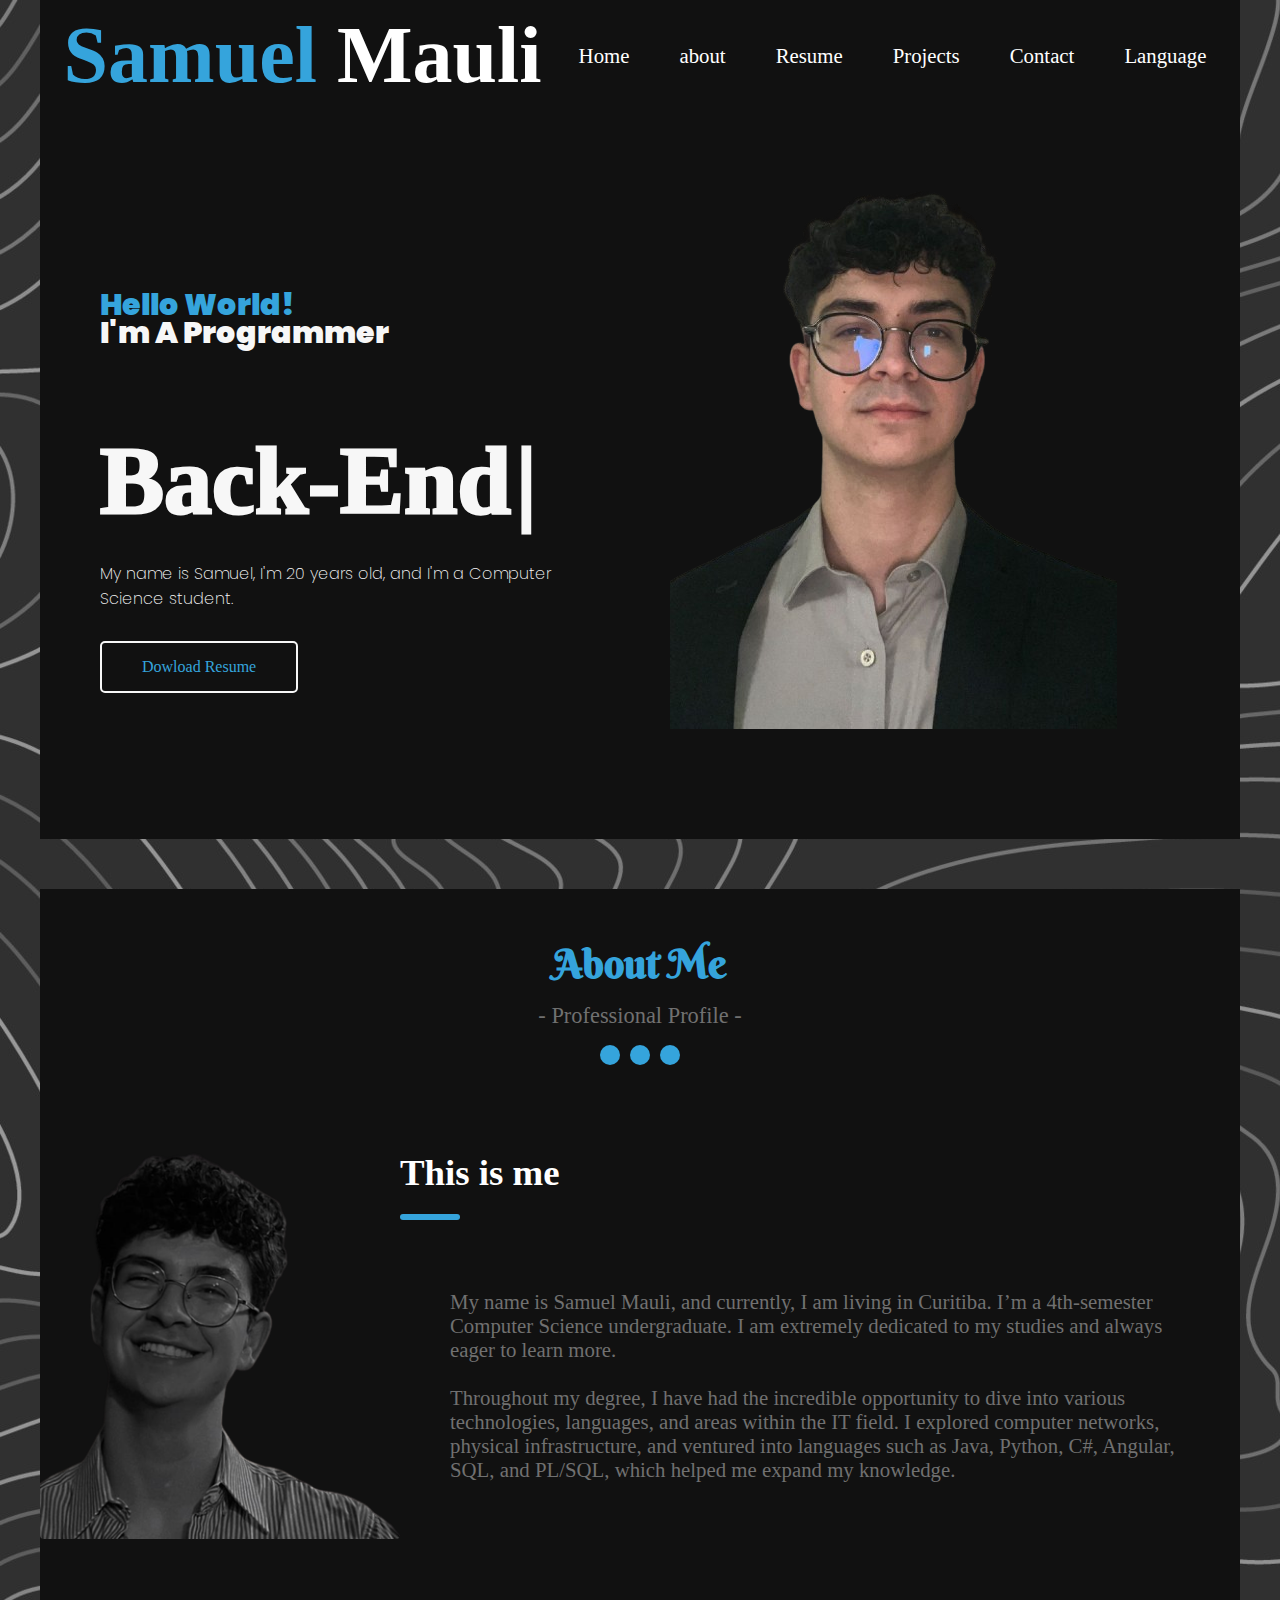
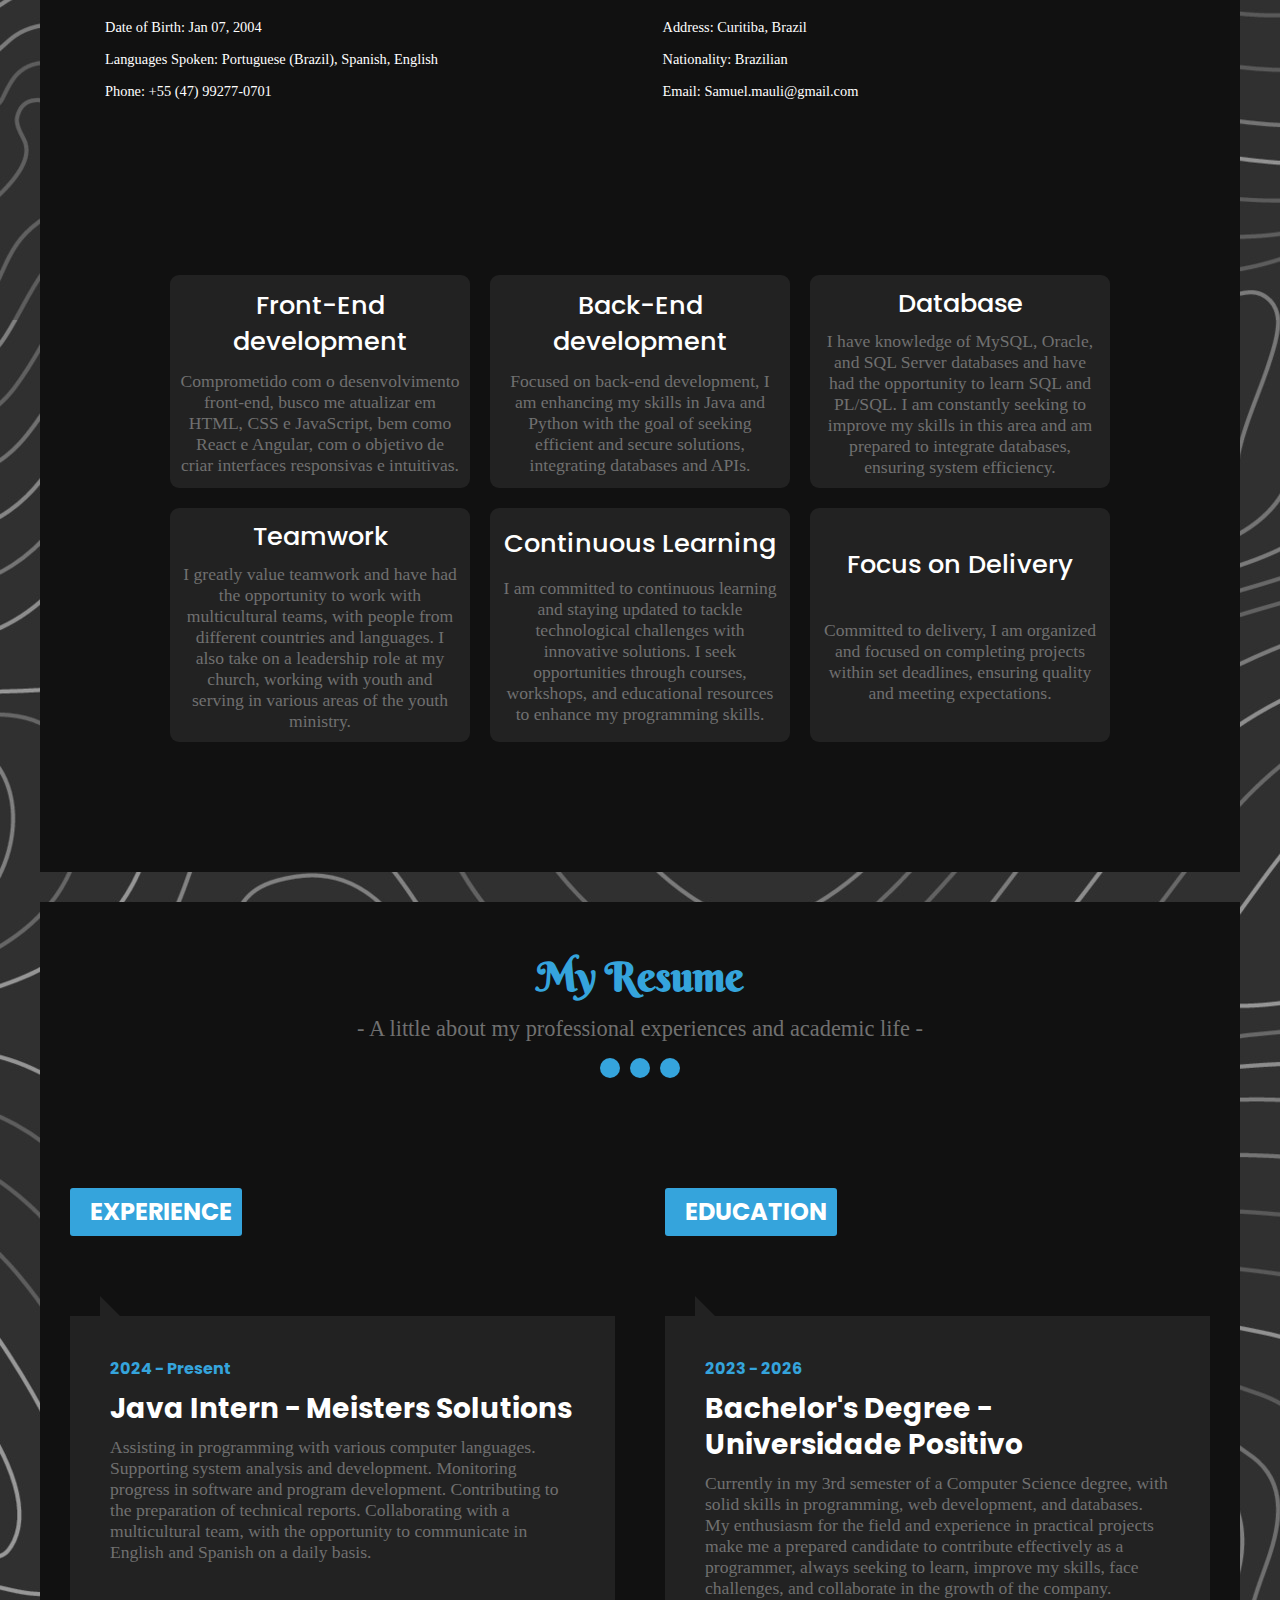
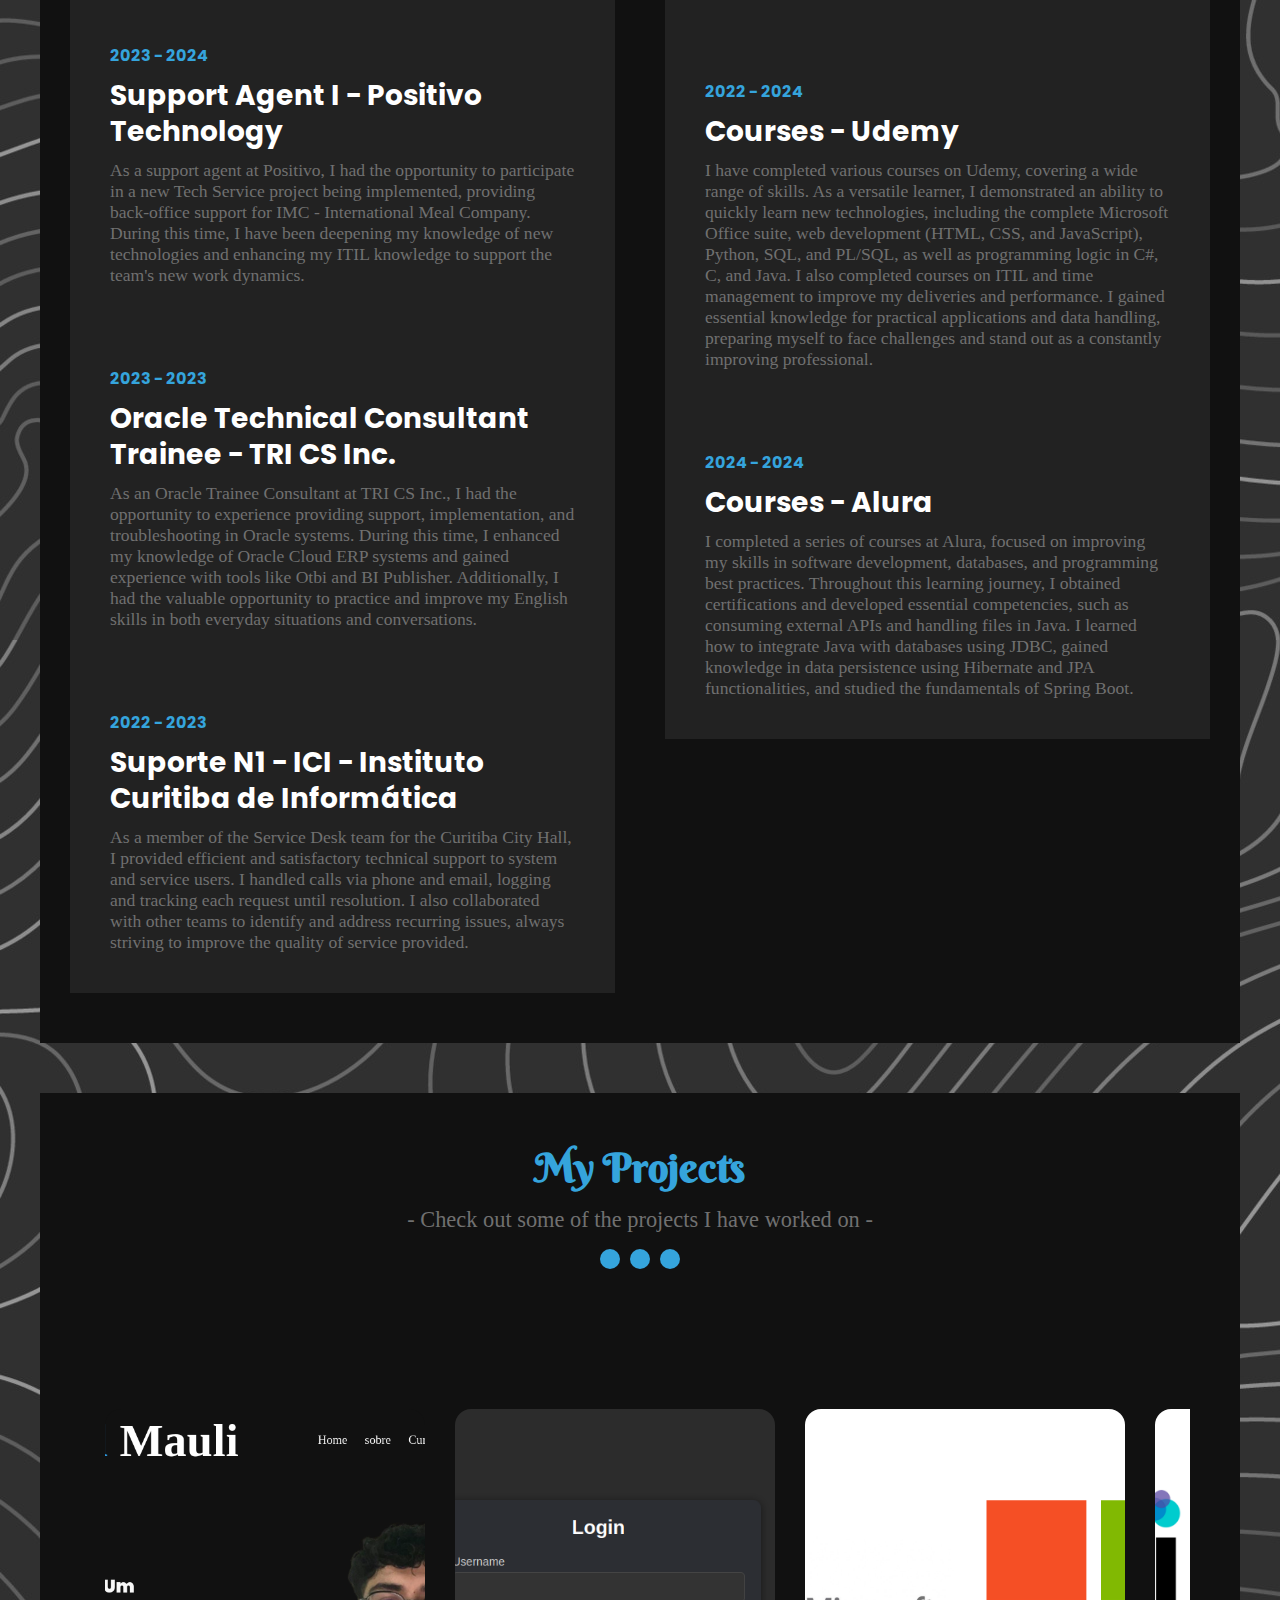
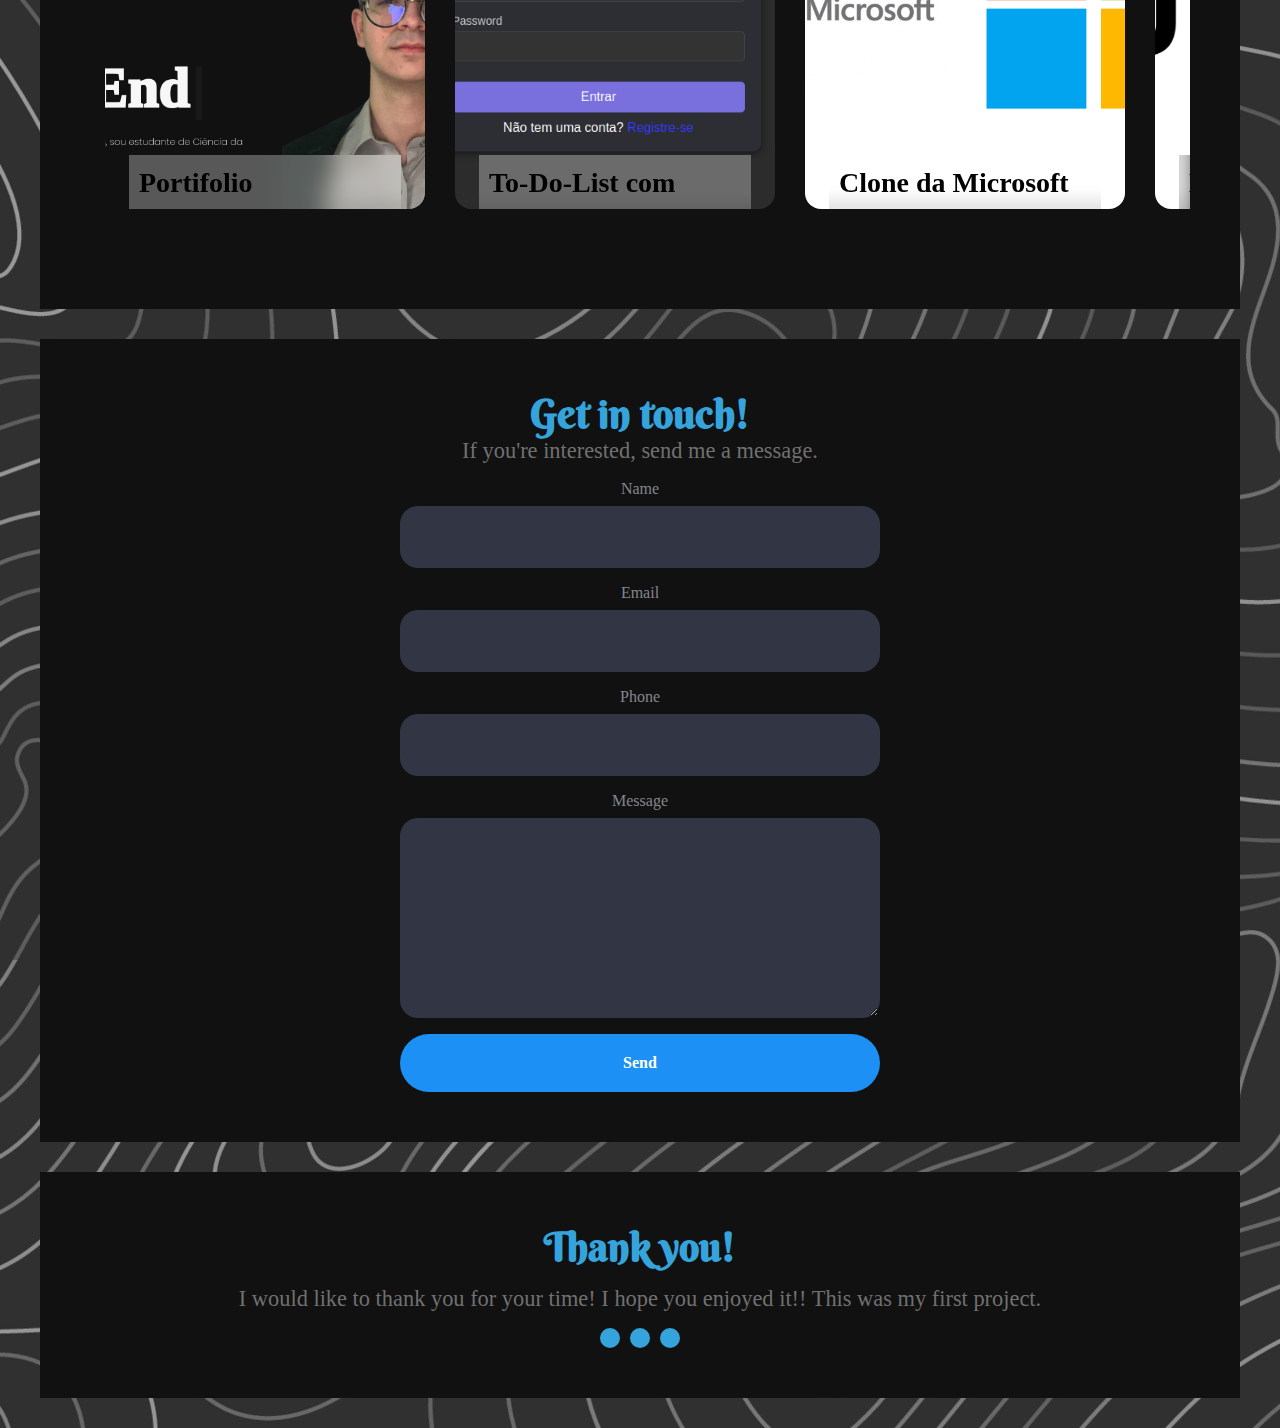
==== index_en.html @ c15b1ebc "." ====
<!DOCTYPE html>
<html lang="pt-br">
  <head>
    <meta charset="UTF-8" />
    <meta name="viewport" content="width=device-width, initial-scale=1.0" />
    <title>Portifolio</title>
    <link rel="stylesheet" href="style.css" />
    <link
      rel="stylesheet"
      href="https://cdnjs.cloudflare.com/ajax/libs/font-awesome/6.4.0/css/all.min.css"
      integrity="sha512-iecdLmaskl7CVkqkXNQ/ZH/XLlvWZOJyj7Yy7tcenmpD1ypASozpmT/E0iPtmFIB46ZmdtAc9eNBvH0H/ZpiBw=="
      crossorigin="anonymous"
      referrerpolicy="no-referrer"
    />
    <script src="https://code.jquery.com/jquery-3.6.0.min.js"></script>
    <link
      rel="stylesheet"
      href="https://cdnjs.cloudflare.com/ajax/libs/OwlCarousel2/2.3.4/assets/owl.carousel.min.css"
    />
    <script src="https://cdnjs.cloudflare.com/ajax/libs/OwlCarousel2/2.3.4/owl.carousel.min.js"></script>
  </head>

  <header>
    <h1>Samuel <span>Mauli</span></h1>
    <nav>
      <ul aria-label="Navegação primária" class="navegacao-primaria">
        <li><a href="#home">Home</a></li>
        <li><a href="#about">about</a></li>
        <li><a href="#resume">Resume</a></li>
        <li><a href="#projetos">Projects</a></li>
        <li><a href="#contact">Contact</a></li>
        <li class="dropdown">
          <a href="#">Language</a>
          <ul class="dropdown-content">
            <li><a href="index.html"><img src="IMG/brasil.jpg" alt="Portuguese"></a></li>
            <li><a href="index_en.html"><img src="IMG/uk.png" alt="English"></a></li>
            <li><a href="index_es.html"><img src="IMG/Es.png" alt="Spanish"></a></li>
          </ul>
        </li>
      </ul>
    </nav>
  </header>
  
  
  <body>
    <section
      aria-label="Seção Curriculo dowload Samuel"
      class="section-div"
      id="home"
    >
      <div>
        <h2><span>Hello world!</span><br>I'm a programmer</h2>
        <h3 class="digitando">Back-End</h3>
        <p>
            My name is Samuel, I'm 20 years old, and I'm a Computer Science student.
        </p>
        <a href="Doc/SamuelMauli_en.pdf" download>Dowload Resume</a>
      </div>
      <img src="IMG/Eu.png" class="img-me" />
    </section>

    <section class="sobre" id="about">
      <main>
        <div class="sobre_titulo">
          <h1>About Me</h1>
          <p>- Professional Profile -</p>
          <div aria-label="Seção apenas de ilustrações de botões">
            <span></span>
            <span></span>
            <span></span>
          </div>
        </div>
        <div class="sobre_conteudo">
          <img src="IMG/Eu3.png" class="img-me" />
          <div class="sobre_texto">
            <h1>This is me</h1>
            <p>
                My name is Samuel Mauli, and currently, I am living in Curitiba. 
                I’m a 4th-semester Computer Science undergraduate. I am extremely dedicated 
                to my studies and always eager to learn more.
                <br />
                <br />
                Throughout my degree, I have had the incredible opportunity to dive into various 
                technologies, languages, and areas within the IT field. I explored computer networks, 
                physical infrastructure, and ventured into languages such as Java, Python, C#, 
                Angular, SQL, and PL/SQL, which helped me expand my knowledge.
              </p>
          </div>
        </div>
        <div class="sobre_info">
            <p>
                <i class="fa-solid fa-calendar-days"></i>Date of Birth: Jan 07, 2004
            </p>
           <!--
          <p>
            <i class="fa-sharp fa-solid fa-laptop-code"></i>Novas oportunidades:
            Disponível
          </p> 
          -->
          <p>
            <i class="fa-solid fa-location-dot"></i>Address: Curitiba, Brazil
          </p>
          <p>
            <i class="fa-sharp fa-solid fa-globe"></i>Languages Spoken: Portuguese (Brazil), Spanish, English
          </p>
          <p><i class="fa-solid fa-flag"></i>Nationality: Brazilian</p>
          <p>
            <i class="fa-solid fa-phone-volume"></i>Phone: +55 (47) 99277-0701
          </p>
          <p>
            <i class="fa-solid fa-envelope"></i>Email: Samuel.mauli@gmail.com
          </p>
        </div>
      </main>
    </section>

    <section class="services">
      <div class="my_services">
        <ul aria-label="Navegação secundaria">
          <li>
            <i class="fa-solid fa-code"></i>
            <h3>Front-End development</h3>
            <p>
              Comprometido com o desenvolvimento front-end, busco me atualizar
              em HTML, CSS e JavaScript, bem como React e Angular, com o objetivo de criar
              interfaces responsivas e intuitivas.
            </p>
          </li>
          <li>
            <i class="fa-solid fa-terminal"></i>
            <h3>Back-End development</h3>
            <p>
                Focused on back-end development, I am enhancing my skills in Java and Python with the goal of seeking efficient and secure solutions, integrating databases and APIs.
            </p>
          </li>
          <li>
            <i class="fa-solid fa-layer-group"></i>
            <h3>Database</h3>
            <p>
                I have knowledge of MySQL, Oracle, and SQL Server databases and have had the opportunity to learn SQL and PL/SQL. I am constantly seeking to improve my skills in this area and am prepared to integrate databases, ensuring system efficiency.
            </p>
            </li>
            <li>
              <i class="fa-solid fa-users"></i>
              <h3>Teamwork</h3>
              <p>
                I greatly value teamwork and have had the opportunity to work with multicultural teams, with people from different countries and languages. I also take on a leadership role at my church, working with youth and serving in various areas of the youth ministry.
              </p>
            
            </p>
          </li>
          <li>
            <i class="fa-solid fa-school"></i>
            <h3>Continuous Learning</h3>
            <p>
                I am committed to continuous learning and staying updated to tackle technological challenges with innovative solutions. I seek opportunities through courses, workshops, and educational resources to enhance my programming skills.
            </p>
          </li>
          <li>
            <i class="fa-solid fa-medal"></i>
            <h3>Focus on Delivery</h3>
            <p>
                Committed to delivery, I am organized and focused on completing projects within set deadlines, ensuring quality and meeting expectations.
            </p>
          </li>
        </ul>
      </div>
    </section>
    <section class="my_resume" id="resume">
      <div class="sobre_titulo">
        <h1>My Resume</h1>
        <p>
          - A little about my professional experiences and academic life -
        </p>
        <div aria-label="">
          <span></span>
          <span></span>
          <span></span>
        </div>
      </div>
      <div class="resume_gerenico">
        <h2 class="experience">
          <i class="fa-solid fa-handshake"></i>EXPERIENCE
        </h2>
        <div class="experience_content">
          <div>
            <span>2024 - Present</span>
            <h3>Java Intern - Meisters Solutions</h3>
            <p>
                Assisting in programming with various computer languages.
                Supporting system analysis and development.
                Monitoring progress in software and program development.
                Contributing to the preparation of technical reports.
                Collaborating with a multicultural team, with the opportunity to communicate
                in English and Spanish on a daily basis.
            </p>
          </div>
          <div>
            <span>2023 - 2024</span>
            <h3>Support Agent I - Positivo Technology</h3>
            <p>
                As a support agent at Positivo, I had the opportunity to participate in
                a new Tech Service project being implemented, providing back-office support for IMC -
                International Meal Company. During this time, I have been
                deepening my knowledge of new technologies and enhancing my
                ITIL knowledge to support the team's new work dynamics.
              </p>
          </div>
          <div>
            <span>2023 - 2023</span>
            <h3>Oracle Technical Consultant Trainee - TRI CS Inc.</h3>
            <p>
                As an Oracle Trainee Consultant at TRI CS Inc., I had the opportunity
                to experience providing support, implementation, and troubleshooting
                in Oracle systems. During this time, I enhanced my knowledge of Oracle Cloud ERP systems and gained experience with tools like Otbi and BI Publisher.
                Additionally, I had the valuable opportunity to practice and improve my English
                skills in both everyday situations and conversations.
              </p>
          </div>
          <div>
            <span>2022 - 2023</span>
            <h3>Suporte N1 - ICI - Instituto Curitiba de Informática</h3>
            <p>
                As a member of the Service Desk team for the Curitiba City Hall, I provided efficient and satisfactory technical support to system and service users. I handled calls via phone and email, logging and tracking each request until resolution. I also collaborated with other teams to identify and address recurring issues, always striving to improve the quality of service provided.
              </p>
          </div>
          <ul>
            <li><i class="fa-sharp fa-solid fa-circle"></i></li>
            <li><i class="fa-sharp fa-solid fa-circle"></i></li>
            <li><i class="fa-sharp fa-solid fa-circle"></i></li>
          </ul>
        </div>
        <h2 class="education"><i class="fa-solid fa-book"></i>EDUCATION</h2>
        <div class="education_content">
          <div>
            <span>2023 - 2026</span>
            <h3>Bachelor's Degree - Universidade Positivo</h3>
            <p>
              Currently in my 3rd semester of a Computer Science degree, with solid skills in programming, web development, and databases. My enthusiasm for the field and experience in practical projects make me a prepared candidate to contribute effectively as a programmer, always seeking to learn, improve my skills, face challenges, and collaborate in the growth of the company.
            </p>
          
          </div>
          <div>
            <span>2022 - 2024</span>
            <h3>Courses - Udemy</h3>
            <p>
              I have completed various courses on Udemy, covering a wide range of skills. As a versatile learner, I demonstrated an ability to quickly learn new technologies, including the complete Microsoft Office suite, web development (HTML, CSS, and JavaScript), Python, SQL, and PL/SQL, as well as programming logic in C#, C, and Java. I also completed courses on ITIL and time management to improve my deliveries and performance. I gained essential knowledge for practical applications and data handling, preparing myself to face challenges and stand out as a constantly improving professional.
            </p>
          </div>
          <div>
              <span>2024 - 2024</span>
              <h3>Courses - Alura</h3>
              <p>
                I completed a series of courses at Alura, focused on improving my skills in software development, databases, and programming best practices. Throughout this learning journey, I obtained certifications and developed essential competencies, such as consuming external APIs and handling files in Java. I learned how to integrate Java with databases using JDBC, gained knowledge in data persistence using Hibernate and JPA functionalities, and studied the fundamentals of Spring Boot.
              </p>
          </div>
          <ul>
            <li><i class="fa-sharp fa-solid fa-circle"></i></li>
            <li><i class="fa-sharp fa-solid fa-circle"></i></li>
            <li><i class="fa-sharp fa-solid fa-circle"></i></li>
          </ul>
        </div>
      </div>
    </section>

    <section class="Projetos" id="Projetos">
      <div class="sobre_titulo">
        <h1>My Projects</h1>
        <p>- Check out some of the projects I have worked on -</p>
        <div aria-label="">
          <span></span>
          <span></span>
          <span></span>
        </div>
      </div>

      <section class="game-section">
        <div class="owl-carousel custom-carousel owl-theme">

          <div
          class="item custom-card"
          style="background-image: url(IMG/Portifolio.jpg)"
        >
          <div class="item-desc">
            <h3 class="custom2">Portifolio</h3>
            <p class="custom2">
                Being one of my first personal projects, the portfolio was developed using HTML, CSS, and JS.
                It is 100% responsive, with a modern design and some functionalities. 
                The initial goal was to practice front-end in a usable way. Hope you like it!
              </p>
            <a
              href="https://github.com/SamuelMauli/portifolio"
              target="_blank"
              class="custom-button"
              >Open on  GitHub</a
            >
          </div>
        </div>

          <div
          class="item custom-card"
          style="background-image: url(IMG/To-do.png)"
        >
          <div class="item-desc">
            <h3 class="custom2">To-Do-List com python</h3>
            <p class="custom2">
                This project was developed for the Intelligent Systems Development course.
                The simple CRUD concept of the project served as an introduction to Django and Flask frameworks. 
                The project was built with Flask and SQLite. It includes a login screen functionality using the SHA-256 hash algorithm.
                Tasks are created, edited, and managed directly in the database and displayed in the front-end.
              </p>
            <a
              href="https://github.com/SamuelMauli/to-do-List-main"
              target="_blank"
              class="custom-button"
              >Open on  GitHub</a
            >
          </div>
        </div>
        
          <div
            class="item custom-card"
            style="background-image: url(IMG/microsoft-logo.jpg)"
          >
            <div class="item-desc">
              <h3 class="custom2">Clone da Microsoft</h3>
              <p class="custom2">
                This project was developed for the Front-End Development course, where I used HTML, CSS, and JavaScript technologies.
                The website is simple, but it meets all the course requirements.
              </p>
              <a
                href="https://github.com/SamuelMauli/Clone_Microsoft"
                target="_blank"
                class="custom-button"
                >Open on GitHub</a
              >
            </div>
          </div>

          <div
            class="item custom-card"
            style="background-image: url(IMG/junto.png)"
          >
            <div class="item-desc">
              <h3 class="custom2">Hackathon</h3>
              <p class="custom2">
                We developed a claims notification system for the Junto Seguros internship program competition, 
                which led to our first-place win. The program was developed as a team, in pairs, and took only 5 hours to complete.
                We used a variety of technologies, including TypeScript, React, Express, and Postman, among others.
              </p>
              <a
                href="https://github.com/SamuelMauli/Hackathon"
                target="_blank"
                class="custom-button"
                >Open on GitHub</a
              >
            </div>
          </div>

          <div
            class="item custom-card"
            style="background-image: url(IMG/Tempo.png)"
          >
            <div class="item-desc">
              <h3 class="custom2">App do Tempo</h3>
              <p class="custom2">
                My first project using an API. I developed a simple application in HTML, CSS, and JavaScript to provide weather forecasts. 
                Users can input a date and city, with the option to automatically fill in the current date. 
                I hope to continue exploring the world of programming and APIs.
              </p>
              <a
                href="https://github.com/SamuelMauli/Tempo"
                target="_blank"
                class="custom-button"
                >Open on GitHub</a
              >
            </div>
          </div>
        </div>
      </section>

      <script>
        $(document).ready(function () {
          $(".custom-carousel").owlCarousel({
            autoWidth: true,
            loop: true,
          });

          $(".custom-carousel .item").click(function () {
            $(".custom-carousel .item").removeClass("active"); // Remove a classe "active" de todos os itens
            $(this).addClass("active"); // Adiciona a classe "active" ao item clicado
          });
        });
      </script>
    </section>

    <section id="contact">
        <div class="contact">
          <div class="my_contatos">
            <h1>Get in touch!</h1>
            <p>If you're interested, send me a message.</p>
            <div class="Contatos">
              <form
                action="mailto:samuel.mauli@gmail.com"
                method="POST"
                enctype="text/plain"
              >
                <label for="nome">Name</label>
                <input type="text" name="nome" id="nome" required />
                <label for="email">Email</label>
                <input type="email" name="email" id="email" required />
                <label for="telefone">Phone</label>
                <input type="tel" name="telefone" id="telefone" required />
                <label for="mensagem">Message</label>
                <textarea name="mensagem" id="mensagem" required></textarea>
                <button type="submit" data-button>Send</button>
              </form>
            </div>
          </div>
        </div>
      </section>
      

    <script>
      document.addEventListener("DOMContentLoaded", function () {
        const form = document.querySelector("form[data-form]");
        const submitButton = document.querySelector("button[data-button]");

        form.addEventListener("submit", function (e) {
          e.preventDefault();

          alert("Mensagem enviada com sucesso! Obrigado pelo contato. :)");

          form.reset();

          const formData = new FormData(form);
          fetch(form.action, {
            method: "POST",
            body: formData,
          });
        });
      });
    </script>

    <!--Footer-->
    <footer>
      <div class="sobre_titulo">
        <h1>Thank you!</h1>
        <p>
          I would like to thank you for your time! I hope you enjoyed it!! This was my first project.
        </p>
        
        <div aria-label="">
          <span></span>
          <span></span>
          <span></span>
        </div>
      </div>
    </footer>
    <script src="script.js"></script>
    <script src="projetos.js"></script>
  </body>
</html>
---- style.css ----
@import url("https://fonts.googleapis.com/css2?family=Poppins:wght@200;300;400;500;600;700;800;900&display=swap");
@import url("https://fonts.googleapis.com/css2?family=Berkshire+Swash&display=swap");
@import url("https://fonts.googleapis.com/css2?family=Roboto:wght@400;700&display=swap");


* {
  margin: 0;
  padding: 0;
  box-sizing: border-box;
  list-style: none;
  text-decoration: none;
}

body {
  max-width: 1200px;
  margin: 0 auto;
  background-repeat: repeat;
  background-image: url(IMG/mapa.jpg);
  background-size: auto;
}


/* Header */
header {
  background-color: #111;
  padding: 10px;
  display: flex;
  align-items: center;
  justify-content: space-around;
}

header h1 {
  color: #35a4dc;
  font-size: 5rem;
}

header span {
  color: #fff;
}

header .navegacao-primaria {
  display: flex;
  gap: 30px;
  align-items: center;
}

header .navegacao-primaria li a {
  color: #fff;
  font-size: 1.3rem;
  padding: 10px;
  text-decoration: none;
  position: relative;
}

header .navegacao-primaria li a:hover {
  color: #35a4dc;
}

/* Linha de destaque nos links */
header .navegacao-primaria li a::after {
  content: "";
  width: 0px;
  height: 4px;
  background-color: #35a4dc;
  display: block;
  transition: width 0.3s ease;
  position: absolute;
  left: 0;
  bottom: -5px;
}

header .navegacao-primaria li a:hover::after {
  width: 100%;
}

/* Estilo para o dropdown */
.dropdown {
  position: relative;
  z-index: 2;
}

.dropdown-content {
  display: none;
  position: absolute;
  background-color: #222;
  padding: 10px;
  border-radius: 8px;
  box-shadow: 0 8px 16px rgba(0, 0, 0, 0.2);
  top: 100%;
  left: 50%;
  transform: translateX(-50%);
  min-width: 120px;
  z-index: 999;
  flex-direction: column;
}

.dropdown-content a {
  display: block; 
  margin: 5px 0; 
}

.dropdown-content img {
  width: 30px;
  height: 30px;
  border-radius: 50%;
  transition: transform 0.3s ease;
}

.dropdown-content img:hover {
  transform: scale(1.5); 
}

.dropdown:hover .dropdown-content {
  display: flex; /* Mostrar o dropdown com layout vertical */
}

.dropdown > a::after {
  content: "";
  display: block;
  width: 0;
  height: 4px;
  background-color: #35a4dc;
  transition: width 0.3s ease;
  margin-top: 5px;
}

.dropdown:hover > a::after {
  width: 100%;
}


/* Download CV Section */

.section-div {
  animation: initialize 0.7s forwards;
  background-color: #111;
  display: grid;
  grid-template-columns: 1fr 1fr;
  justify-content: space-around;
  margin-bottom: 50px;
  align-items: center;
  gap: 60px;
  padding: 60px;
}

.section-div div {
  margin-top: 120px;
  align-self: start;
  display: grid;
  gap: 30px;
}

.section-div span {
  color: #35a4dc;
}

.section-div div h2 {
  font-family: "Poppins", sans-serif;
  font-weight: 1000;
  font-size: 30px;
  color: #f7f7f7;
}

.section-div div h3 {
  font-weight: 1000;
  font-size: 6rem;
  color: #f7f7f7;
  line-height: 80px
}


.section-div div p {
  font-family: "Poppins", sans-serif;
  font-weight: 200;
  color: #f7f7f7;
}

.section-div div a {
  justify-self: start;
  color: #35a4dc;
  padding: 15px 40px;
  border-radius: 5px;
  border: 2px solid #f7f7f7;
}

.section-div img {
  max-width: 100%;
  padding-bottom: 50px;
}

.digitando::after {
  content: "|";
  margin-left: 5px;
  opacity: 1;
  animation: blink 0.5s infinite;
}

@keyframes blink {
  from {
    opacity: 1;
  }
  to {
    opacity: 0;
  }
}

@keyframes initialize {
  from {
    opacity: 0;
    transform: translate3d(0, -60px, 0);
  }
  to {
    opacity: 1;
    transform: translate3d(0, 0, 0);
  }
}

/* SEÇÃO PRINCIPAL SOBRE MIM */

main {
  background-color: #111;
  color: white;
  margin-bottom: 25px;
}

main .sobre {
  display: grid;
  grid-template-columns: 1fr 1fr 1fr;
  gap: 30px;
  justify-content: center;
}

.sobre_titulo {
  margin: 30px auto;
  padding: 50px;
  text-align: center;
  color: #fff;
  grid-column: 1/-1;
}

.sobre_titulo h1 {
  font-size: 2.5rem;
  color: #35a4dc;
  margin-bottom: 15px;
  font-family: "Berkshire Swash", cursive;
}

.sobre_titulo div {
  display: flex;
  gap: 10px;
  justify-content: center;
}

.sobre_titulo span {
  display: block;
  height: 20px;
  width: 20px;
  border-radius: 50%;
  background-color: #35a4dc;
}

.sobre img {
  animation: ladoSecao 0.5s ease-in-out forwards;
  cursor: pointer;
  grid-row: 2;
  max-width: 30%;
  border-radius: 4px;
  filter: blur(0);
}

.sobre img:hover {
  transition: 0.5s ease-in;
  filter: blur(1px);
}

.sobre_conteudo {
  animation: sobeSecao 0.6s ease-in-out forwards;
  grid-column: 2/-1;
  display: flex;
  color: #707070;
  grid-template-columns: 1fr 1fr;
  align-items: center;
  justify-content: space-between;
}

.sobre_texto {
  display: grid;
  grid-column: 1/-1;
  grid-template-columns: 1fr 1fr;
}

.sobre_texto h1 {
  font-size: 2.3rem;
  color: #fff;
  grid-column: 1/-1;
}

.sobre_texto h1::after {
  background-color: #35a4dc;
  height: 6px;
  width: 60px;
  margin: 20px 0;
  content: "";
  display: block;
  border-radius: 5px;
}

.sobre_texto p {
  font-size: 1.3rem;
  grid-row: 2;
  grid-column: 1/-1;
  padding: 50px;
}

/* Sobre Info*/
.sobre_info {
  margin-top: 30px;
  display: grid;
  grid-template-columns: 1fr 1fr;
  grid-column: 1/-1;
  gap: 15px;
  align-items: center;
  padding: 50px;
}

.sobre_info i {
  color: #35a4dc;
  display: inline-block;
  padding-right: 15px;
  font-size: 1.5rem;
}

.sobre_info p {
  font-size: 1rem;
}

.sobre_titulo p {
  color: #707070;
  font-size: 1.4rem;
  margin-bottom: 1rem;
  position: relative;
}

.sobre_info {
  margin-top: 30px;
  display: grid;
  grid-template-columns: 1fr 1fr;
  grid-column: 1/-1;
  gap: 15px;
  align-items: center;
}

.sobre_info i {
  color: #35a4dc;
  display: inline-block;
  padding-right: 15px;
  font-size: 1.5rem;
}

.sobre_info p {
  font-size: 0.9rem;
}

@keyframes sobeSecao {
  from {
    transform: translate3d(60px, 0, 0);
  }

  to {
    transform: translate3d(0, 0, 0);
  }
}


@keyframes ladoSecao {
  from {
    transition: 0.5s;
    transform: translate3d(-60px, 0, 0);
  }

  to {
    transform: translate3d(0, 0, 0);
  }
}

/* RESPONSIVO */

@media (max-width: 992px) {
  .section-div img {
    display: none;
  }

  .section-div {
    background-image: url(eu3.png);
    background-repeat: no-repeat;
    background-size: right;
  }

  header {
    justify-content: space-between;
    padding: 30px 70px;
  }

  header .navegacao-primaria {
    display: none;
  }

  header i {
    color: #f7f7f7;
    font-size: 3rem;
  }

  header .navegacao-primaria.ativado {
    background: linear-gradient(rgba(1, 1, 1), rgba(1, 1, 1));
    position: absolute;
    display: grid;
    top: 80px;
    color: white;
    z-index: 1;
    padding: 30px;
    font-size: 1.6rem;
    font-weight: bold;
    border-radius: 0 0 4px 4px;
    right: 20px;
    margin-top: 25px;
    animation: sobeSecao 0.8s ease-in-out forwards;
  }

  .sobre img {
    grid-column: 1/-1;
    justify-self: right;
  }

  .sobre_conteudo {
    grid-column: 1/-1;
  }
}

/* SEÇÃO SERVICES */

.services {
  margin-top: -30px;
  padding: 60px;
  background-color: #111;
}

.my_services {
  padding: 70px;
  color: white;
}

.my_services ul {
  display: flex;
  flex-wrap: wrap;
  justify-content: center;
  gap: 20px; 
}

.my_services ul li {
  cursor: pointer;
  border-radius: 9px;
  position: relative;
  padding: 10px;
  display: flex;
  flex-direction: column;
  justify-content: center;
  text-align: center;
  background-color: #222;
  width: 100%;
  max-width: 300px; 
  box-sizing: border-box;
}

.my_services ul li > * {
  flex-grow: 1;
}

.my_services ul li > * {
  flex-grow: 1;
}


.my_services ul li i {
  font-size: 2.7rem;
  color: #35a4dc;
}

.my_services ul li h3 {
  color: #fff;
  font-size: 1.6rem;
  font-family: "poppins";
  font-weight: 500;
}

.my_services ul li p {
  color: #707070;
  font-size: 1.1rem;
}

.my_services li::before {
  content: "";
  transition: 0.5s ease-in-out;
  border-radius: 6px;
  width: 0px;
  height: 0px;
  position: absolute;
  top: -2px;
  right: -2px;
  border-top: 2px solid transparent;
  border-right: 2px solid transparent;
}

.my_services li::after {
  content: "";
  transition: 0.5s ease-in-out;
  border-radius: 6px;
  width: 0px;
  height: 0px;
  position: absolute;
  bottom: -6px;
  left: -6px;
  border-bottom: 2px solid transparent;
  border-left: 2px solid transparent;
}

.my_services li:hover::before {
  width: 100%;
  height: 100%;
  border-top: 2px solid #35a4dc;
  border-right: 2px solid #35a4dc;
}

.my_services li:hover::after {
  width: 100%;
  height: 100%;
  border-bottom: 2px solid #35a4dc;
  border-left: 2px solid #35a4dc;
}

/* SOBRE MINHAS EXPERIÊNCIAS */

.my_resume {
  background-color: #111;
  margin-top: 20%;
  margin-bottom: 50px;
  color: #ffffff;
}

.resume_gerenico {
  background-color: #111;
  padding: 30px;
  display: grid;
  grid-template-columns: 1fr 1fr;
  justify-content: center;
  gap: 10px;
  align-items: start;
}

.resume_gerenico h2 {
  font-family: "poppins";
  font-size: 1.5rem;
  background-color: #35a4dc;
  justify-self: start;
  padding: 10px;
  border-radius: 3px;
}

.resume_gerenico h2 i {
  margin-right: 10px;
}

.experience {
  margin-bottom: 30px;
  grid-column: 1;
  grid-row: 1;
}

.education {
  margin-bottom: 30px;
  grid-column: 2;
  grid-row: 1;
}

.experience_content ul {
  color: #35a4dc;
  gap: 10px;
  display: flex;
  cursor: pointer;
  margin-top: 20px;
  justify-content: center;
}

.resume_gerenico .experience_content div {
  background-color: #222;
  padding: 40px;
  position: relative;
}

.resume_gerenico .experience_content div::before {
  content: "";
  border-right: 30px solid transparent;
  border-bottom: 30px solid #222;
  top: -20px;
  left: 30px;
  position: absolute;
  display: inline-block;
}

.resume_gerenico .experience_content div span {
  color: #35a4dc;
  font-family: "Poppins";
  font-weight: bold;
}

.resume_gerenico .experience_content div h3 {
  font-family: "Poppins";
  margin: 10px 0;
}

.resume_gerenico .experience_content div p {
  color: #707070;
  font-size: 1.1rem;
}

.resume_gerenico .experience_content div.ativo {
  display: block;
  padding: 40px;
}

.experience_content ul li.ativo {
  color: #3e3d3d;
}

/* MEUS DIPROMAS E CURSOS */

.my_resume {
  background-color: #111;
  margin-top: auto;
  margin-bottom: 50px;
  color: #ffffff;
}

.resume_gerenico {
  background-color: #111;
  padding: 30px;
  display: grid;
  grid-template-columns: 1fr 1fr;
  justify-content: center;
  gap: 50px;
  align-items: start;
}

.resume_gerenico h2 {
  font-family: "poppins";
  font-size: 1.5rem;
  background-color: #35a4dc;
  justify-self: start;
  padding: 10px;
  border-radius: 3px;
}

.resume_gerenico h2 i {
  margin-right: 10px;
}

.resume_gerenico .education_content div {
  background-color: #222;
  padding: 40px;
  position: relative;
}

.education_content ul {
  color: #35a4dc;
  gap: 10px;
  display: flex;
  cursor: pointer;
  margin-top: 20px;
  justify-content: center;
}

.resume_gerenico .education_content div::before {
  content: "";
  display: inline-block;
  border-right: 30px solid transparent;
  border-bottom: 30px solid #222;
  top: -20px;
  left: 30px;
  position: absolute;
}

.resume_gerenico .education_content div span {
  color: #35a4dc;
  font-family: "Poppins";
  font-weight: bold;
}

.resume_gerenico .education_content div h3 {
  font-family: "Poppins";
  margin: 10px 0;
}

.resume_gerenico .education_content div p {
  color: #707070;
  font-size: 1.1rem;
}

@media (max-width: 1089px) {
  .resume_gerenico .experience_content,
  .education_content {
    justify-self: center;
    grid-column: 1/-1;
  }

  .resume_gerenico .education {
    grid-column: 1/-1;
    margin-top: 30px;
    grid-row: 3;
    text-align: center;
    justify-self: center;
  }

  .resume_gerenico .experience {
    grid-column: 1/-1;
    margin-top: 30px;
    grid-row: 1;
    text-align: center;
    justify-self: center;
  }

  .cursos {
    grid-template-columns: 1fr;
  }

  .cursos .funfacts h2 {
    justify-self: center;
  }

  .cursos .funfacts {
    margin-bottom: 30px;
    text-align: center;
    grid-template-columns: 1fr;
    justify-self: center;
    grid-column: 1/-1;
  }

  .cursos .my_skill h2 {
    justify-self: center;
  }

  .cursos .my_skill {
    text-align: center;
    grid-template-columns: 1fr;
    justify-self: center;
    grid-column: 1/-1;
  }
}

/*Projetoss*/

.Projetos {
  background-color: #111;
}

.sobre_titulo {
  margin: 30px auto;
  padding: 50px;
  text-align: center;
  color: #fff;
  grid-column: 1/-1;
}

.sobre_titulo h1 {
  font-size: 2.5rem;
  color: #35a4dc;
  margin-bottom: 15px;
  font-family: "Berkshire Swash", cursive;
}

.sobre_titulo div {
  display: flex;
  gap: 10px;
  justify-content: center;
}

.sobre_titulo span {
  display: block;
  height: 20px;
  width: 20px;
  border-radius: 50%;
  background-color: #35a4dc;
}



.clear {
  clear: both;
}
img {
  max-width: 100%;
  border: 0px;
}
ul,
ol {
  list-style: none;
}
a {
  text-decoration: none;
  color: inherit;
  outline: none;
  transition: all 0.4s ease-in-out;
  -webkit-transition: all 0.4s ease-in-out;
}
a:focus,
a:active,
a:visited,
a:hover {
  text-decoration: none;
  outline: none;
}
a:hover {
  color: #e73700;
}
h2 {
  margin-bottom: 48px;
  padding-bottom: 16px;
  font-size: 20px;
  line-height: 28px;
  font-weight: 700;
  position: relative;
  text-transform: capitalize;
}
h3 {
  margin: 0 0 10px;
  font-size: 28px;
  line-height: 36px;
}

h3 microsoft{
  margin: 0 0 10px;
  font-size: 28px;
  line-height: 36px;
  color: #111;
} 

button {
  outline: none !important;
}

/* -------- Landing page ------- */
/* Adicione o CSS para o layout dos cards */
.game-section {
  padding: 60px 50px;
  display: flex; /* Tornar os cards flexíveis para ficarem lado a lado */
  overflow-x: auto; /* Role horizontalmente quando necessário */
}

/* Adicione o CSS para fazer os cards ficarem lado a lado */
.game-section .item {
  margin: 0 15px 60px;
  width: 320px;
  height: 400px;
  display: flex;
  display: -webkit-flex;
  align-items: flex-end;
  -webkit-align-items: flex-end;
  background: #343434 no-repeat center center / cover;
  border-radius: 16px;
  overflow: hidden;
  position: relative;
  transition: all 0.4s ease-in-out;
  -webkit-transition: all 0.4s ease-in-out;
  cursor: pointer;
}

/* Adicione o CSS para a classe "active" */
.game-section .item.active {
  width: 500px;
  box-shadow: 12px 40px 40px rgba(0, 0, 0, 0.25);
  -webkit-box-shadow: 12px 40px 40px rgba(0, 0, 0, 0.25);
}

/* Adicione o CSS para a descrição do card */
.game-section .item-desc {
  padding: 0 24px 12px;
  color: #fff;
  position: relative;
  z-index: 1;
  overflow: hidden;
  transform: translateY(calc(100% - 54px));
  -webkit-transform: translateY(calc(100% - 54px));
  transition: all 0.4s ease-in-out;
  -webkit-transition: all 0.4s ease-in-out;
}

/* Adicione o CSS para o texto do card */
.game-section .item.active .item-desc {
  transform: none;
  -webkit-transform: none;
}

/* Adicione o CSS para a classe "p" dentro da descrição */
.game-section .item-desc p {
  opacity: 0;
  -webkit-transform: translateY(32px);
  transform: translateY(32px);
  transition: all 0.4s ease-in-out 0.2s;
  -webkit-transition: all 0.4s ease-in-out 0.2s;
}

/* Adicione o CSS para a classe "p" dentro da descrição quando o card estiver ativo */
.game-section .item.active .item-desc p {
  opacity: 1;
  -webkit-transform: translateY(0);
  transform: translateY(0);
}

.game-section .item.active .item-desc-microsoft p {
  opacity: 1;
  -webkit-transform: translateY(0);
  transform: translateY(0);
}

/* Adicione o CSS para os pontos do carrossel */
.game-section .owl-theme.custom-carousel .owl-dots {
  margin-top: -20px;
  position: relative;
  z-index: 5;
}

/* Adicione um estilo personalizado para o texto dentro do card personalizado */
.custom-card .custom {
  color: #ffffff; /* Defina a cor do texto que desejar */
}


.custom-card .custom2 {
  backdrop-filter: blur(10px); /* Adicione um desfoque ao fundo */
  background-color: rgba(255, 255, 255, 0.3); /* Cor de fundo com transparência */
  padding: 10px;
  color: #000000; /* Cor do texto */
}

.custom-card .custom-button {
  display: inline-block;
  padding: 10px 20px;
  background-color: #007BFF; /* Cor de fundo do botão */
  color: #fff; /* Cor do texto do botão */
  border: none;
  border-radius: 5px;
  text-decoration: none; /* Remova a decoração de texto do link */
  margin-top: 10px; /* Espaçamento superior para separar o botão do texto */
  cursor: pointer;
  transition: background-color 0.3s ease; /* Adicione uma transição de cor de fundo */
}

.custom-card .custom-button:hover {
  background-color: #0056b3; /* Cor de fundo do botão no hover */
}


/*Cotato*/

.contato {
  display: grid;
  background: #111;
  margin-top: 50px;
  margin-bottom: 50px;
  font-family: system-ui, -apple-system, BlinkMacSystemFont, "Segoe UI", Roboto,
    Oxygen, Ubuntu, Cantarell, "Open Sans", "Helvetica Neue", sans-serif;
}

.my_contatos {
  background-color: #111;
  margin: 30px 0;
  grid-column: 1/-1;
  text-align: center;
  color: #fff;
  padding: 50px;
}

.my_contatos h1 {
  font-size: 2.5rem;
  color: #35a4dc;

  font-family: "Berkshire Swash", cursive;
}

.my_contatos p {
  color: #707070;
  font-size: 1.4rem;
  margin-bottom: 1rem;
  position: relative;
}

.my_contatos div {
  display: flex;
  gap: 10px;
  justify-content: center;
}

form {
  width: 100%;
  max-width: 30rem;
}

label,
input,
textarea,
button {
  display: block;
}

input,
textarea,
button {
  width: 100%;
  font: inherit;
  padding: 1.25rem;
  font-weight: 700;
}

input,
textarea {
  margin-bottom: 1rem;
  color: white;
  background: #323644;
  border: 0.125rem solid transparent;
  border-radius: 1.125rem;
  transition: border-color 0.3s, box-shadow 0.3s;
}

input:hover,
input:focus,
textarea:hover,
textarea:focus {
  outline: none;
  border-color: #1d90f5;
  box-shadow: 0 0 0 0.3125rem #26344a;
}

label {
  margin-bottom: 0.5rem;
  color: #84868f;
}

textarea {
  min-height: 12.5rem;
  resize: vertical;
}

button {
  border: none;
  border-radius: 99px;
  color: white;
  background: #1d90f5;
  cursor: pointer;
  transition: 0.3s;
}

button:hover,
button:focus {
  outline: none;
  background: #1c70d3;
}

button:disabled {
  cursor: not-allowed;
  background: #555b69;
}

.success,
.error {
  text-align: center;
}

.success {
  color: greenyellow;
}

.error {
  color: tomato;
}

/* FOOTER */

footer {
  background-color: #111;
}

.footer_sociais {
  display: flex;
  justify-content: center;
  gap: 30px;
  flex-wrap: wrap;
  position: relative;
  align-items: center;
}

.footer_sociais li {
  border-radius: 50%;
  background-color: #212020;
  border: 1px solid #333;
}

.footer_sociais li i {
  padding: 30px;
  font-size: 1.5rem;
  color: 363636;
}

.footer_sociais li:hover {
  transition: 0.3s ease-in-out;
  cursor: pointer;
  background-color: #3e3d3d;
}

.footer_sociais::before {
  position: absolute;
  content: "";
  bottom: -30px;
  height: 5px;
  width: 200px;
  background-color: #111;
}

footer .footer_comercial {
  text-align: center;
  color: #ffffff;
  font-size: 1.5rem;
  margin: 90px 0;
  font-family: "Poppins";
}
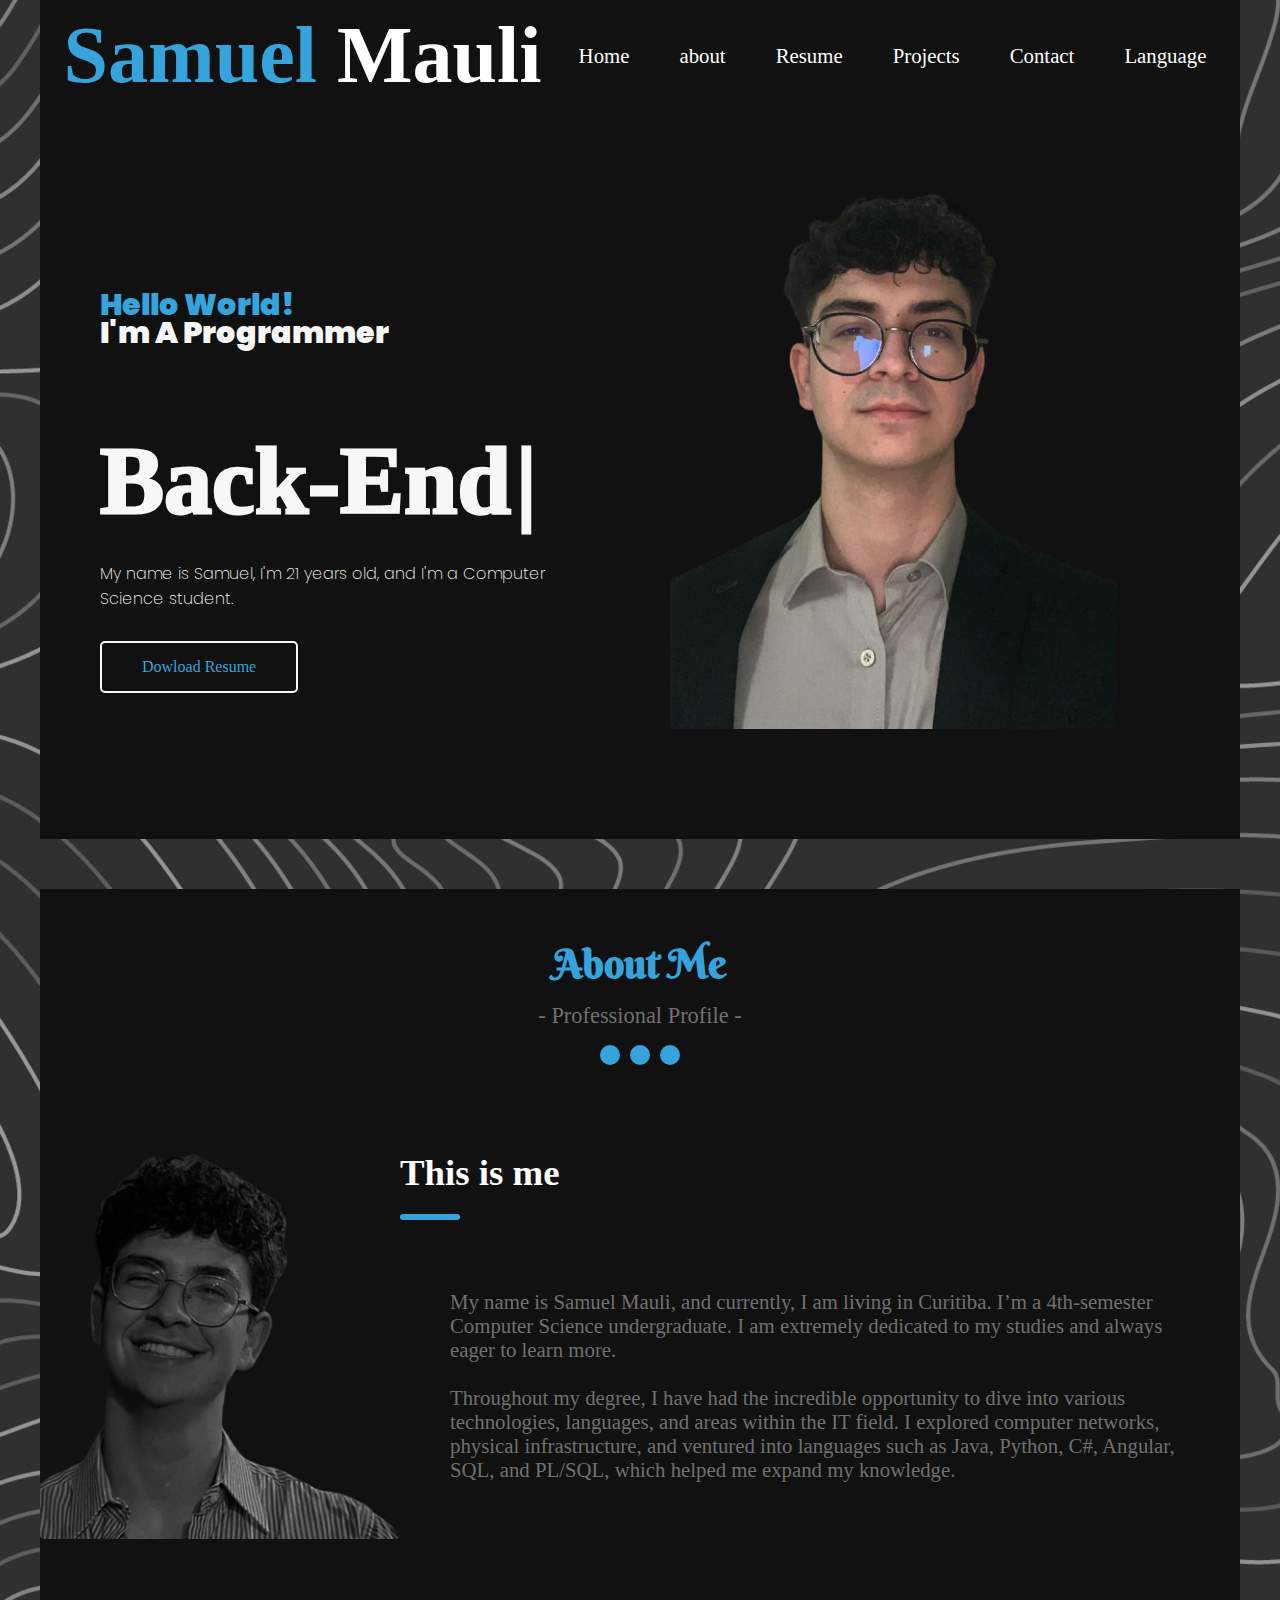
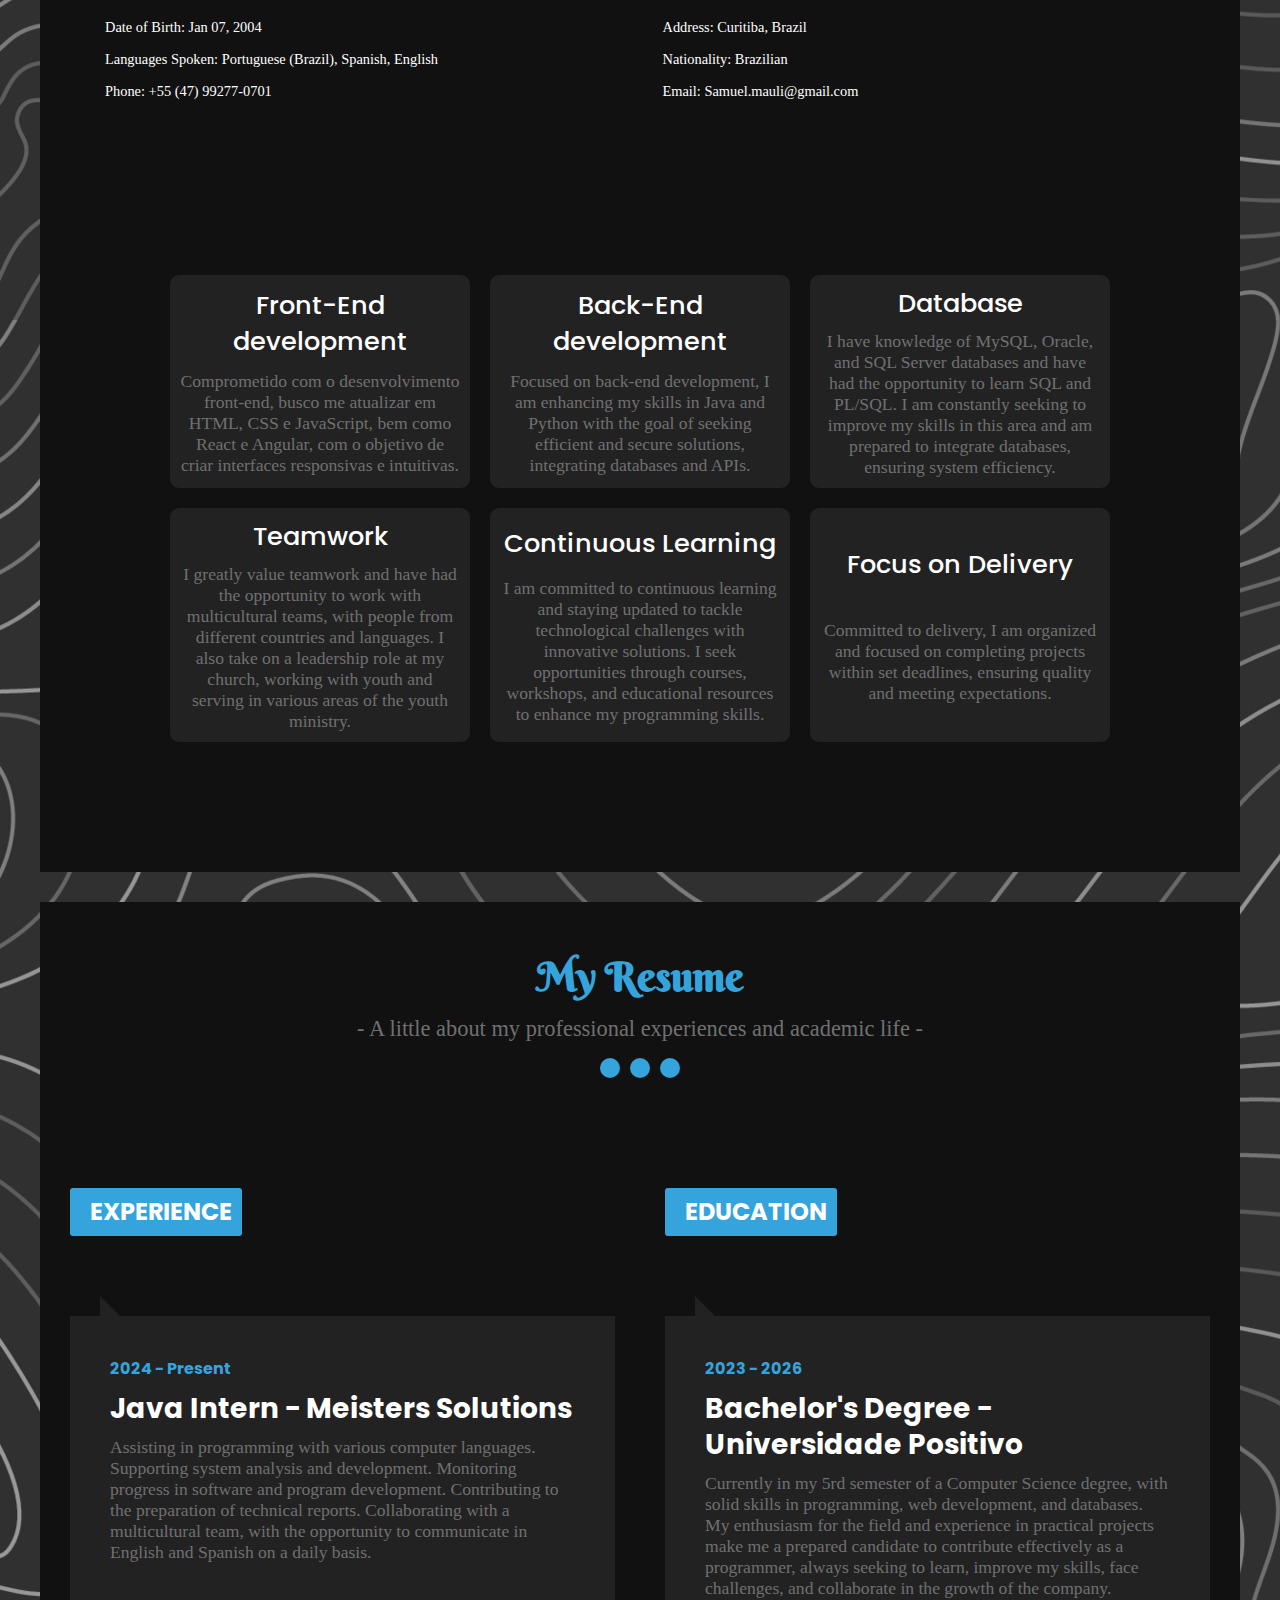
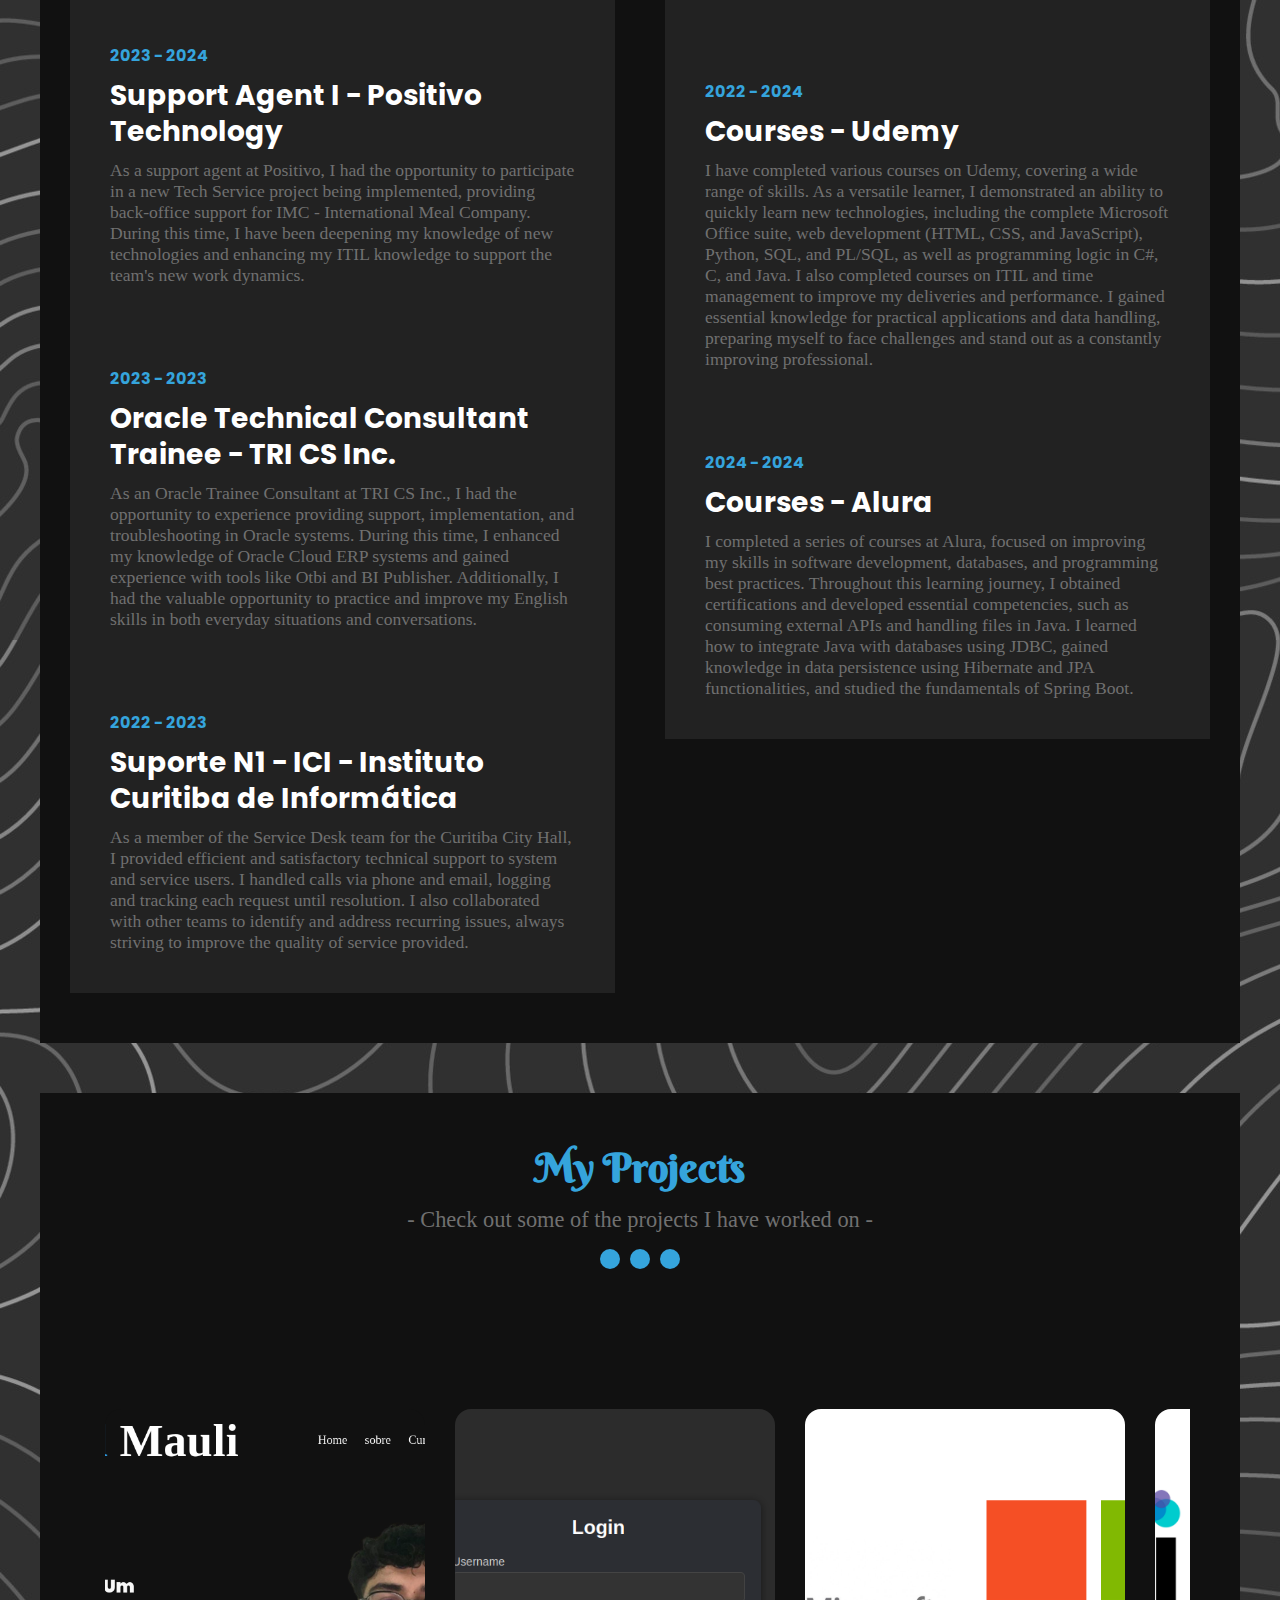
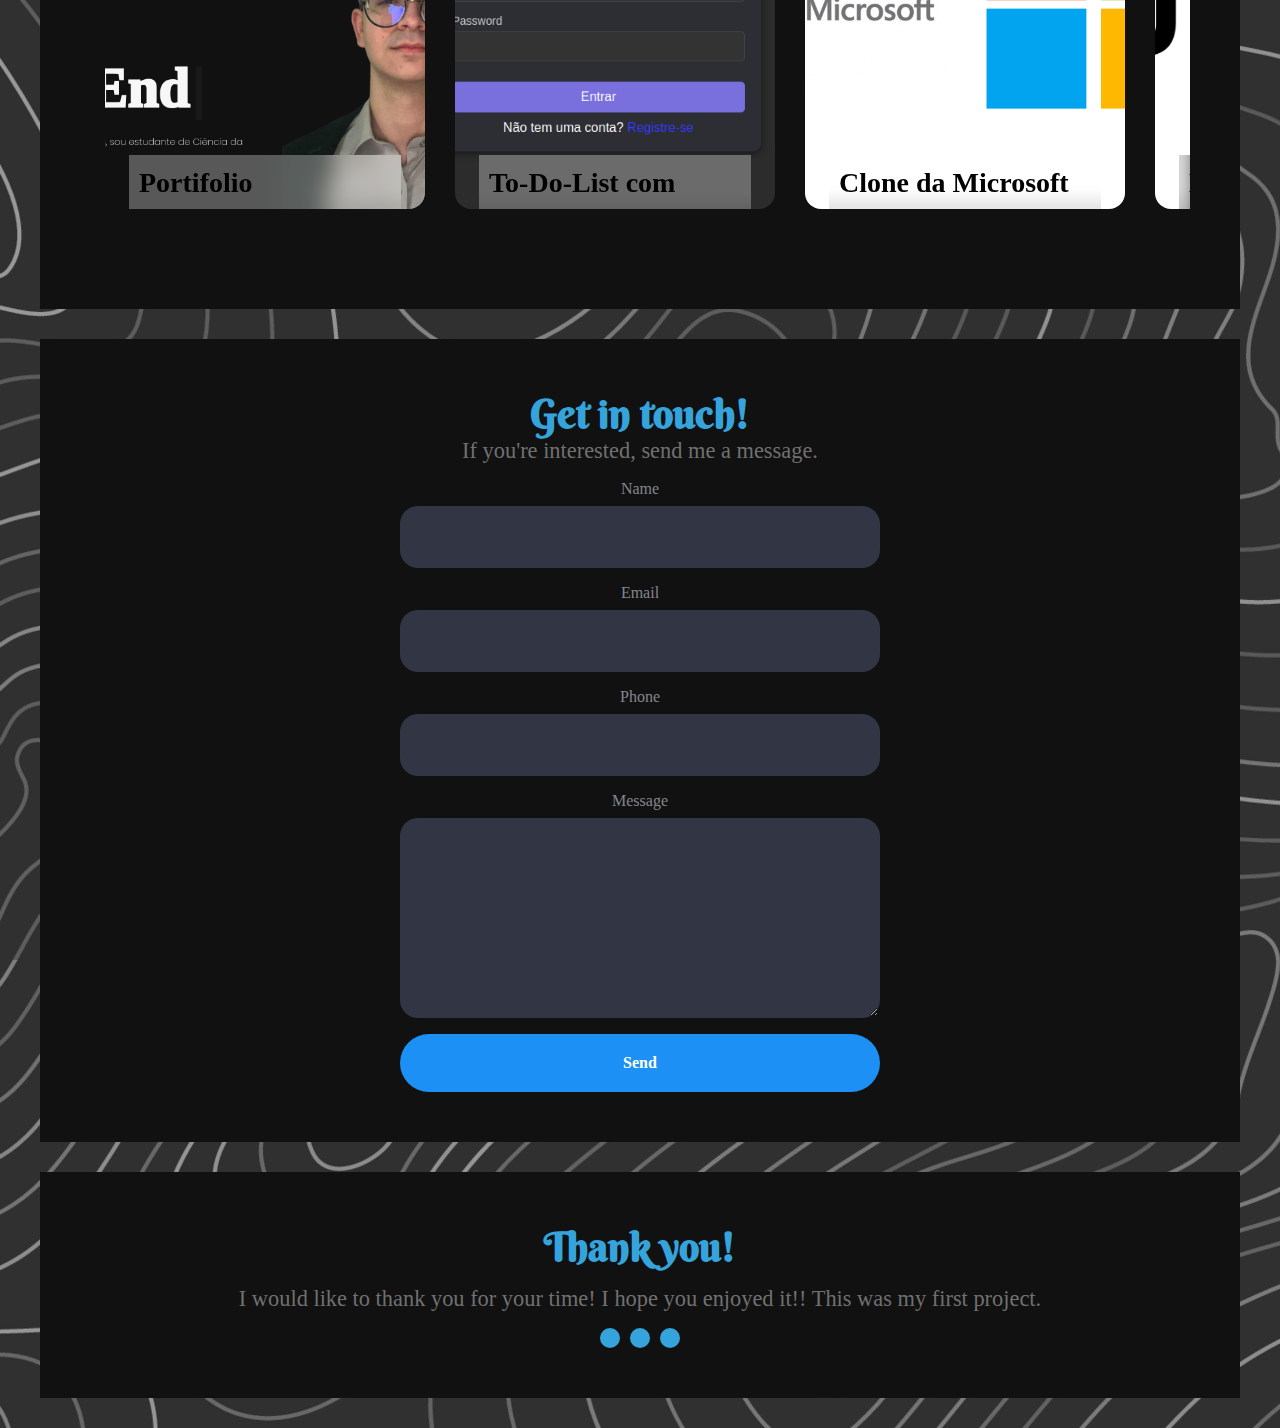
==== commit 862bd649: "Final" ====
--- a/index_en.html
+++ b/index_en.html
@@ -52,7 +52,7 @@
         <h2><span>Hello world!</span><br>I'm a programmer</h2>
         <h3 class="digitando">Back-End</h3>
         <p>
-            My name is Samuel, I'm 20 years old, and I'm a Computer Science student.
+            My name is Samuel, I'm 21 years old, and I'm a Computer Science student.
         </p>
         <a href="Doc/SamuelMauli_en.pdf" download>Dowload Resume</a>
       </div>
@@ -236,7 +236,7 @@
             <span>2023 - 2026</span>
             <h3>Bachelor's Degree - Universidade Positivo</h3>
             <p>
-              Currently in my 3rd semester of a Computer Science degree, with solid skills in programming, web development, and databases. My enthusiasm for the field and experience in practical projects make me a prepared candidate to contribute effectively as a programmer, always seeking to learn, improve my skills, face challenges, and collaborate in the growth of the company.
+              Currently in my 5rd semester of a Computer Science degree, with solid skills in programming, web development, and databases. My enthusiasm for the field and experience in practical projects make me a prepared candidate to contribute effectively as a programmer, always seeking to learn, improve my skills, face challenges, and collaborate in the growth of the company.
             </p>
           
           </div>
